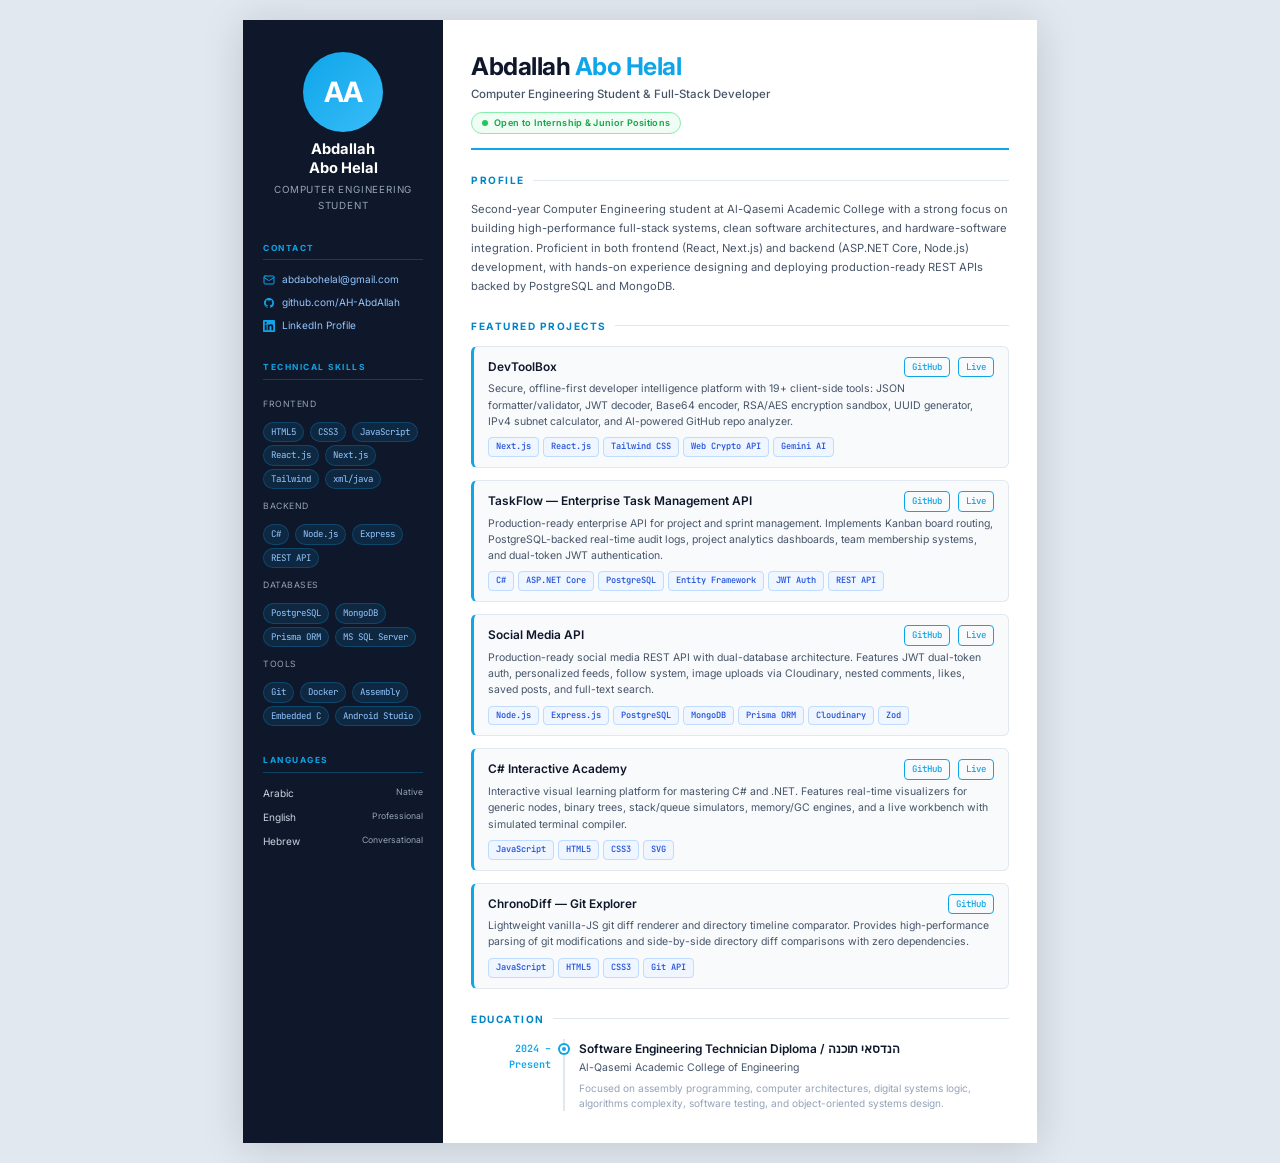
==== cv.html @ 73ce7866 "Add portfolio README and CV page Add README.md that documents the portfolio (features, tech stack, p" ====
<!DOCTYPE html>
<html lang="en">
<head>
  <meta charset="UTF-8" />
  <meta name="viewport" content="width=device-width, initial-scale=1.0" />
  <title>Abdallah Abo Helal — CV</title>
  <link rel="preconnect" href="https://fonts.googleapis.com" />
  <link rel="preconnect" href="https://fonts.gstatic.com" crossorigin />
  <link href="https://fonts.googleapis.com/css2?family=Inter:wght@300;400;500;600;700&family=JetBrains+Mono:wght@400;500&display=swap" rel="stylesheet" />
  <style>
    /* ========== RESET & BASE ========== */
    *, *::before, *::after {
      box-sizing: border-box;
      margin: 0;
      padding: 0;
    }

    :root {
      --accent: #0ea5e9;
      --accent-dark: #0284c7;
      --text: #0f172a;
      --muted: #475569;
      --muted-light: #94a3b8;
      --border: #e2e8f0;
      --bg: #ffffff;
      --surface: #f8fafc;
      --tag-bg: #eff6ff;
      --tag-color: #1d4ed8;
      --tag-border: #bfdbfe;
    }

    html {
      font-size: 14px;
      background: #e2e8f0;
    }

    body {
      font-family: 'Inter', sans-serif;
      color: var(--text);
      line-height: 1.6;
      -webkit-font-smoothing: antialiased;
    }

    /* ========== PAGE CONTAINER ========== */
    .page {
      width: 210mm;
      min-height: 297mm;
      margin: 20px auto;
      background: var(--bg);
      box-shadow: 0 4px 40px rgba(0,0,0,0.15);
      display: grid;
      grid-template-columns: 200px 1fr;
    }

    /* ========== SIDEBAR ========== */
    .sidebar {
      background: #0f172a;
      color: #e2e8f0;
      padding: 32px 20px;
      display: flex;
      flex-direction: column;
      gap: 28px;
    }

    .sidebar-avatar {
      width: 80px;
      height: 80px;
      border-radius: 50%;
      background: linear-gradient(135deg, var(--accent), #38bdf8);
      display: flex;
      align-items: center;
      justify-content: center;
      font-size: 2rem;
      font-weight: 700;
      color: #fff;
      margin: 0 auto 8px;
      letter-spacing: -1px;
      flex-shrink: 0;
    }

    .sidebar-name {
      text-align: center;
      font-size: 1.05rem;
      font-weight: 700;
      color: #fff;
      line-height: 1.3;
    }

    .sidebar-title {
      text-align: center;
      font-size: 0.7rem;
      color: #94a3b8;
      text-transform: uppercase;
      letter-spacing: 0.8px;
      margin-top: 4px;
    }

    .sidebar-section {
      display: flex;
      flex-direction: column;
      gap: 8px;
    }

    .sidebar-label {
      font-size: 0.6rem;
      text-transform: uppercase;
      letter-spacing: 1.5px;
      color: var(--accent);
      font-weight: 700;
      border-bottom: 1px solid rgba(14,165,233,0.3);
      padding-bottom: 4px;
      margin-bottom: 4px;
    }

    .sidebar-item {
      font-size: 0.72rem;
      color: #cbd5e1;
      display: flex;
      align-items: flex-start;
      gap: 7px;
      line-height: 1.5;
    }

    .sidebar-item svg {
      flex-shrink: 0;
      margin-top: 2px;
      color: var(--accent);
    }

    .sidebar-item a {
      color: #93c5fd;
      text-decoration: none;
      word-break: break-all;
    }

    .sidebar-skills-list {
      display: flex;
      flex-direction: column;
      gap: 5px;
    }

    .skill-group-label {
      font-size: 0.62rem;
      color: #94a3b8;
      text-transform: uppercase;
      letter-spacing: 0.5px;
      margin-top: 6px;
      margin-bottom: 2px;
    }

    .skill-pill {
      display: inline-block;
      background: rgba(14,165,233,0.12);
      border: 1px solid rgba(14,165,233,0.25);
      color: #93c5fd;
      font-size: 0.65rem;
      padding: 2px 7px;
      border-radius: 999px;
      margin: 2px 2px 0 0;
      font-family: 'JetBrains Mono', monospace;
    }

    .lang-item {
      display: flex;
      justify-content: space-between;
      align-items: center;
      font-size: 0.72rem;
      color: #cbd5e1;
    }

    .lang-level {
      font-size: 0.62rem;
      color: #94a3b8;
    }

    /* ========== MAIN CONTENT ========== */
    .main {
      padding: 32px 28px;
      display: flex;
      flex-direction: column;
      gap: 22px;
    }

    /* ========== HEADER ========== */
    .main-header {
      border-bottom: 2px solid var(--accent);
      padding-bottom: 14px;
    }

    .main-header h1 {
      font-size: 1.75rem;
      font-weight: 700;
      letter-spacing: -0.5px;
      color: var(--text);
      line-height: 1.2;
    }

    .main-header h1 span {
      color: var(--accent);
    }

    .main-header .headline {
      font-size: 0.82rem;
      color: var(--muted);
      margin-top: 4px;
      font-weight: 500;
    }

    .status-badge {
      display: inline-flex;
      align-items: center;
      gap: 6px;
      background: #f0fdf4;
      border: 1px solid #86efac;
      color: #16a34a;
      padding: 3px 10px;
      border-radius: 999px;
      font-size: 0.65rem;
      font-weight: 600;
      letter-spacing: 0.3px;
      margin-top: 8px;
    }

    .status-dot {
      width: 6px;
      height: 6px;
      background: #22c55e;
      border-radius: 50%;
    }

    /* ========== SECTION ========== */
    .cv-section {
      display: flex;
      flex-direction: column;
      gap: 12px;
    }

    .cv-section-title {
      font-size: 0.72rem;
      font-weight: 700;
      text-transform: uppercase;
      letter-spacing: 1.5px;
      color: var(--accent-dark);
      display: flex;
      align-items: center;
      gap: 8px;
    }

    .cv-section-title::after {
      content: '';
      flex-grow: 1;
      height: 1px;
      background: var(--border);
    }

    /* ========== ABOUT ========== */
    .about-text {
      font-size: 0.8rem;
      color: var(--muted);
      line-height: 1.7;
    }

    /* ========== PROJECTS ========== */
    .projects-list {
      display: flex;
      flex-direction: column;
      gap: 12px;
    }

    .project-item {
      background: var(--surface);
      border: 1px solid var(--border);
      border-left: 3px solid var(--accent);
      border-radius: 6px;
      padding: 10px 14px;
    }

    .project-header {
      display: flex;
      justify-content: space-between;
      align-items: flex-start;
      gap: 8px;
      margin-bottom: 4px;
    }

    .project-name {
      font-size: 0.85rem;
      font-weight: 600;
      color: var(--text);
    }

    .project-links {
      display: flex;
      gap: 8px;
      flex-shrink: 0;
    }

    .project-link {
      font-size: 0.65rem;
      color: var(--accent);
      text-decoration: none;
      font-weight: 500;
      border: 1px solid var(--accent);
      padding: 2px 7px;
      border-radius: 4px;
      font-family: 'JetBrains Mono', monospace;
      white-space: nowrap;
    }

    .project-desc {
      font-size: 0.75rem;
      color: var(--muted);
      line-height: 1.55;
      margin-bottom: 7px;
    }

    .project-tags {
      display: flex;
      flex-wrap: wrap;
      gap: 4px;
    }

    .tag {
      background: var(--tag-bg);
      border: 1px solid var(--tag-border);
      color: var(--tag-color);
      font-size: 0.62rem;
      font-weight: 500;
      padding: 2px 7px;
      border-radius: 4px;
      font-family: 'JetBrains Mono', monospace;
    }

    /* ========== EDUCATION ========== */
    .edu-item {
      display: grid;
      grid-template-columns: 80px 1fr;
      gap: 12px;
      align-items: start;
    }

    .edu-year {
      font-family: 'JetBrains Mono', monospace;
      font-size: 0.72rem;
      color: var(--accent);
      font-weight: 600;
      padding-top: 2px;
      text-align: right;
    }

    .edu-content {
      border-left: 2px solid var(--border);
      padding-left: 14px;
      position: relative;
    }

    .edu-content::before {
      content: '';
      position: absolute;
      left: -5px;
      top: 6px;
      width: 8px;
      height: 8px;
      border-radius: 50%;
      background: var(--accent);
      border: 2px solid #fff;
      box-shadow: 0 0 0 2px var(--accent);
    }

    .edu-degree {
      font-size: 0.85rem;
      font-weight: 600;
      color: var(--text);
    }

    .edu-school {
      font-size: 0.75rem;
      color: var(--muted);
      margin-top: 2px;
    }

    .edu-desc {
      font-size: 0.72rem;
      color: var(--muted-light);
      margin-top: 4px;
      line-height: 1.5;
    }

    /* ========== PRINT ========== */
    @media print {
      html {
        background: none;
        font-size: 12px;
      }

      .page {
        margin: 0;
        box-shadow: none;
        width: 100%;
        min-height: auto;
      }

      .project-link {
        color: #0284c7 !important;
      }

      @page {
        margin: 0;
        size: A4;
      }
    }
  </style>
</head>
<body>
  <div class="page">

    <!-- ======== SIDEBAR ======== -->
    <aside class="sidebar">

      <div>
        <div class="sidebar-avatar">AA</div>
        <div class="sidebar-name">Abdallah<br>Abo Helal</div>
        <div class="sidebar-title">Computer Engineering Student</div>
      </div>

      <!-- Contact -->
      <div class="sidebar-section">
        <div class="sidebar-label">Contact</div>

        <div class="sidebar-item">
          <svg width="12" height="12" viewBox="0 0 24 24" fill="none" stroke="currentColor" stroke-width="2" stroke-linecap="round" stroke-linejoin="round"><rect width="20" height="16" x="2" y="4" rx="2"/><path d="m22 7-8.97 5.7a1.94 1.94 0 0 1-2.06 0L2 7"/></svg>
          <a href="mailto:abdabohelal@gmail.com">abdabohelal@gmail.com</a>
        </div>

        <div class="sidebar-item">
          <svg width="12" height="12" viewBox="0 0 24 24" fill="currentColor"><path d="M12 2C6.477 2 2 6.484 2 12.017c0 4.425 2.865 8.18 6.839 9.504.5.092.682-.217.682-.483 0-.237-.008-.868-.013-1.703-2.782.605-3.369-1.343-3.369-1.343-.454-1.158-1.11-1.466-1.11-1.466-.908-.62.069-.608.069-.608 1.003.07 1.531 1.032 1.531 1.032.892 1.53 2.341 1.088 2.91.832.092-.647.35-1.088.636-1.338-2.22-.253-4.555-1.113-4.555-4.951 0-1.093.39-1.988 1.029-2.688-.103-.253-.446-1.272.098-2.65 0 0 .84-.27 2.75 1.026A9.564 9.564 0 0 1 12 6.844a9.59 9.59 0 0 1 2.504.337c1.909-1.296 2.747-1.027 2.747-1.027.546 1.379.202 2.398.1 2.651.64.7 1.028 1.595 1.028 2.688 0 3.848-2.339 4.695-4.566 4.943.359.309.678.92.678 1.855 0 1.338-.012 2.419-.012 2.747 0 .268.18.58.688.482A10.02 10.02 0 0 0 22 12.017C22 6.484 17.522 2 12 2Z"/></svg>
          <a href="https://github.com/AH-AbdAllah" target="_blank">github.com/AH-AbdAllah</a>
        </div>

        <div class="sidebar-item">
          <svg width="12" height="12" viewBox="0 0 24 24" fill="currentColor"><path d="M20.447 20.452h-3.554v-5.569c0-1.328-.027-3.037-1.852-3.037-1.853 0-2.136 1.445-2.136 2.939v5.667H9.351V9h3.414v1.561h.046c.477-.9 1.637-1.85 3.37-1.85 3.601 0 4.267 2.37 4.267 5.455v6.286zM5.337 7.433a2.062 2.062 0 0 1-2.063-2.065 2.064 2.064 0 1 1 2.063 2.065zm1.782 13.019H3.555V9h3.564v11.452zM22.225 0H1.771C.792 0 0 .774 0 1.729v20.542C0 23.227.792 24 1.771 24h20.451C23.2 24 24 23.227 24 22.271V1.729C24 .774 23.2 0 22.222 0h.003z"/></svg>
          <a href="https://www.linkedin.com/in/abd-allah-abo-helal-a6677434a/" target="_blank">LinkedIn Profile</a>
        </div>
      </div>

      <!-- Skills -->
      <div class="sidebar-section">
        <div class="sidebar-label">Technical Skills</div>
        <div class="sidebar-skills-list">
          <div class="skill-group-label">Frontend</div>
          <div>
            <span class="skill-pill">HTML5</span>
            <span class="skill-pill">CSS3</span>
            <span class="skill-pill">JavaScript</span>
            <span class="skill-pill">React.js</span>
            <span class="skill-pill">Next.js</span>
            <span class="skill-pill">Tailwind</span>
            <span class="skill-pill">xml/java</span>
          </div>
          <div class="skill-group-label">Backend</div>
          <div>
            <span class="skill-pill">C#</span> 
            <span class="skill-pill">Node.js</span>
            <span class="skill-pill">Express</span>
            <span class="skill-pill">REST API</span>
          </div>
          <div class="skill-group-label">Databases</div>
          <div>
            <span class="skill-pill">PostgreSQL</span>
            <span class="skill-pill">MongoDB</span>
            <span class="skill-pill">Prisma ORM</span>
            <span class="skill-pill">MS SQL Server</span>           
          </div>
          <div class="skill-group-label">Tools</div>
          <div>
            <span class="skill-pill">Git</span>
            <span class="skill-pill">Docker</span>
            <span class="skill-pill">Assembly</span>
            <span class="skill-pill">Embedded C</span>
            <span class="skill-pill">Android Studio</span>
            
          </div>
        </div>
      </div>

      <!-- Languages -->
      <div class="sidebar-section">
        <div class="sidebar-label">Languages</div>
        <div class="lang-item">
          <span>Arabic</span><span class="lang-level">Native</span>
        </div>
        <div class="lang-item">
          <span>English</span><span class="lang-level">Professional</span>
        </div>
        <div class="lang-item">
          <span>Hebrew</span><span class="lang-level">Conversational</span>
        </div>
      </div>

    </aside>

    <!-- ======== MAIN ======== -->
    <main class="main">

      <!-- Header -->
      <div class="main-header">
        <h1>Abdallah <span>Abo Helal</span></h1>
        <div class="headline">Computer Engineering Student &amp; Full-Stack Developer</div>
        <div class="status-badge">
          <span class="status-dot"></span>
          Open to Internship &amp; Junior Positions
        </div>
      </div>

      <!-- About -->
      <div class="cv-section">
        <div class="cv-section-title">Profile</div>
        <p class="about-text">
          Second-year Computer Engineering student at Al-Qasemi Academic College with a strong focus on building high-performance full-stack systems, clean software architectures, and hardware-software integration. Proficient in both frontend (React, Next.js) and backend (ASP.NET Core, Node.js) development, with hands-on experience designing and deploying production-ready REST APIs backed by PostgreSQL and MongoDB.
        </p>
      </div>

      <!-- Projects -->
      <div class="cv-section">
        <div class="cv-section-title">Featured Projects</div>
        <div class="projects-list">

          <div class="project-item">
            <div class="project-header">
              <div class="project-name">DevToolBox</div>
              <div class="project-links">
                <a class="project-link" href="https://github.com/AH-AbdAllah/DevToolBox" target="_blank">GitHub</a>
                <a class="project-link" href="https://dev-tool-box-chi.vercel.app" target="_blank">Live</a>
              </div>
            </div>
            <p class="project-desc">Secure, offline-first developer intelligence platform with 19+ client-side tools: JSON formatter/validator, JWT decoder, Base64 encoder, RSA/AES encryption sandbox, UUID generator, IPv4 subnet calculator, and AI-powered GitHub repo analyzer.</p>
            <div class="project-tags">
              <span class="tag">Next.js</span><span class="tag">React.js</span><span class="tag">Tailwind CSS</span><span class="tag">Web Crypto API</span><span class="tag">Gemini AI</span>
            </div>
          </div>

          <div class="project-item">
            <div class="project-header">
              <div class="project-name">TaskFlow — Enterprise Task Management API</div>
              <div class="project-links">
                <a class="project-link" href="https://github.com/AH-AbdAllah/Task-Management-Enterprise-API" target="_blank">GitHub</a>
                <a class="project-link" href="https://task-management-api-xxiu.onrender.com" target="_blank">Live</a>
              </div>
            </div>
            <p class="project-desc">Production-ready enterprise API for project and sprint management. Implements Kanban board routing, PostgreSQL-backed real-time audit logs, project analytics dashboards, team membership systems, and dual-token JWT authentication.</p>
            <div class="project-tags">
              <span class="tag">C#</span><span class="tag">ASP.NET Core</span><span class="tag">PostgreSQL</span><span class="tag">Entity Framework</span><span class="tag">JWT Auth</span><span class="tag">REST API</span>
            </div>
          </div>

          <div class="project-item">
            <div class="project-header">
              <div class="project-name">Social Media API</div>
              <div class="project-links">
                <a class="project-link" href="https://github.com/AH-AbdAllah/Social-Media-API" target="_blank">GitHub</a>
                <a class="project-link" href="https://social-media-api-t4ky.onrender.com" target="_blank">Live</a>
              </div>
            </div>
            <p class="project-desc">Production-ready social media REST API with dual-database architecture. Features JWT dual-token auth, personalized feeds, follow system, image uploads via Cloudinary, nested comments, likes, saved posts, and full-text search.</p>
            <div class="project-tags">
              <span class="tag">Node.js</span><span class="tag">Express.js</span><span class="tag">PostgreSQL</span><span class="tag">MongoDB</span><span class="tag">Prisma ORM</span><span class="tag">Cloudinary</span><span class="tag">Zod</span>
            </div>
          </div>

          <div class="project-item">
            <div class="project-header">
              <div class="project-name">C# Interactive Academy</div>
              <div class="project-links">
                <a class="project-link" href="https://github.com/AH-AbdAllah/C-" target="_blank">GitHub</a>
                <a class="project-link" href="https://csharp-five.vercel.app/" target="_blank">Live</a>
              </div>
            </div>
            <p class="project-desc">Interactive visual learning platform for mastering C# and .NET. Features real-time visualizers for generic nodes, binary trees, stack/queue simulators, memory/GC engines, and a live workbench with simulated terminal compiler.</p>
            <div class="project-tags">
              <span class="tag">JavaScript</span><span class="tag">HTML5</span><span class="tag">CSS3</span><span class="tag">SVG</span>
            </div>
          </div>

          <div class="project-item">
            <div class="project-header">
              <div class="project-name">ChronoDiff — Git Explorer</div>
              <div class="project-links">
                <a class="project-link" href="https://github.com/AH-AbdAllah/ChronoDiff" target="_blank">GitHub</a>
              </div>
            </div>
            <p class="project-desc">Lightweight vanilla-JS git diff renderer and directory timeline comparator. Provides high-performance parsing of git modifications and side-by-side directory diff comparisons with zero dependencies.</p>
            <div class="project-tags">
              <span class="tag">JavaScript</span><span class="tag">HTML5</span><span class="tag">CSS3</span><span class="tag">Git API</span>
            </div>
          </div>

        </div>
      </div>

      <!-- Education -->
      <div class="cv-section">
        <div class="cv-section-title">Education</div>

        <div class="edu-item">
          <div class="edu-year">2024 –<br>Present</div>
          <div class="edu-content">
            <div class="edu-degree">Software Engineering Technician Diploma /  הנדסאי תוכנה</div>
            <div class="edu-school">Al-Qasemi Academic College of Engineering</div>
            <div class="edu-desc">Focused on assembly programming, computer architectures, digital systems logic, algorithms complexity, software testing, and object-oriented systems design.</div>
          </div>
        </div>

      </div>

    </main>
  </div>
</body>
</html>
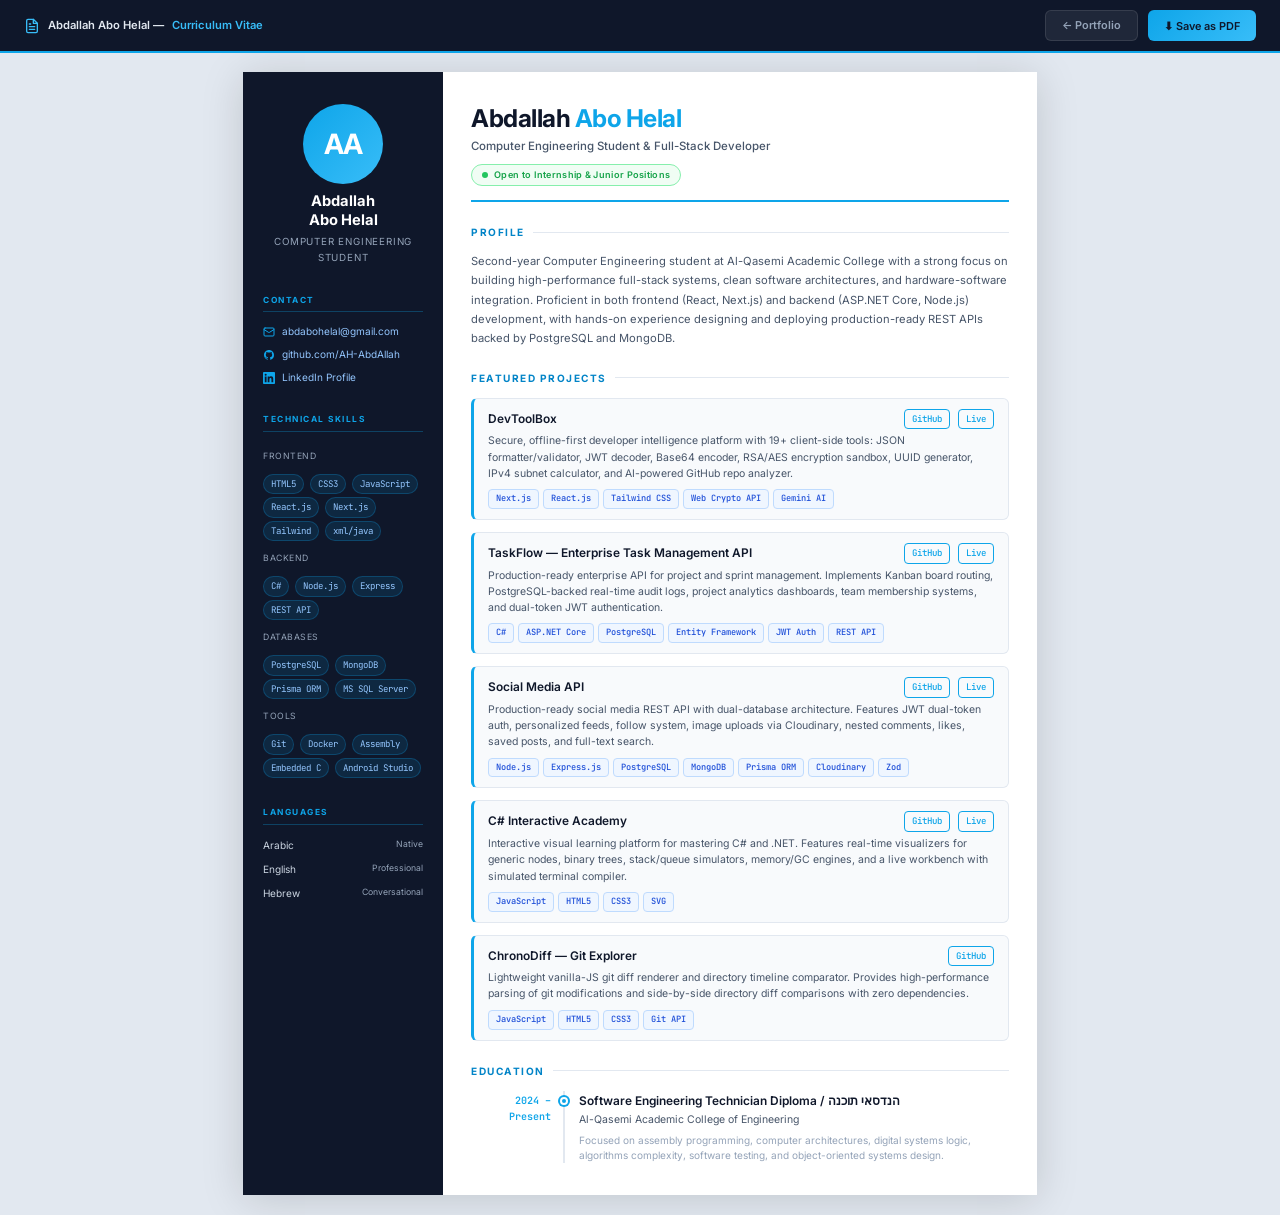
==== commit 4b1c2f18: "Add print toolbar to CV and index link Add a fixed print toolbar to cv.html with styles and markup t" ====
--- a/cv.html
+++ b/cv.html
@@ -386,6 +386,80 @@
       line-height: 1.5;
     }
 
+    /* ========== PRINT TOOLBAR ========== */
+    .print-toolbar {
+      position: fixed;
+      top: 0;
+      left: 0;
+      right: 0;
+      z-index: 1000;
+      background: #0f172a;
+      border-bottom: 2px solid #0ea5e9;
+      padding: 10px 24px;
+      display: flex;
+      align-items: center;
+      justify-content: space-between;
+      gap: 12px;
+      font-family: 'Inter', sans-serif;
+    }
+
+    .print-toolbar-brand {
+      font-size: 0.8rem;
+      font-weight: 600;
+      color: #e2e8f0;
+      display: flex;
+      align-items: center;
+      gap: 8px;
+    }
+
+    .print-toolbar-brand span {
+      color: #38bdf8;
+    }
+
+    .print-toolbar-actions {
+      display: flex;
+      gap: 10px;
+    }
+
+    .toolbar-btn {
+      display: inline-flex;
+      align-items: center;
+      gap: 6px;
+      padding: 6px 16px;
+      border-radius: 6px;
+      font-size: 0.78rem;
+      font-weight: 600;
+      cursor: pointer;
+      text-decoration: none;
+      border: none;
+      transition: all 0.15s ease;
+      font-family: 'Inter', sans-serif;
+    }
+
+    .toolbar-btn-primary {
+      background: linear-gradient(135deg, #0ea5e9, #38bdf8);
+      color: #0f172a;
+    }
+
+    .toolbar-btn-primary:hover {
+      transform: translateY(-1px);
+      box-shadow: 0 4px 12px rgba(14,165,233,0.4);
+    }
+
+    .toolbar-btn-ghost {
+      background: rgba(255,255,255,0.07);
+      color: #94a3b8;
+      border: 1px solid rgba(255,255,255,0.1);
+    }
+
+    .toolbar-btn-ghost:hover {
+      background: rgba(255,255,255,0.12);
+      color: #e2e8f0;
+    }
+
+    /* Push page down to avoid toolbar overlap */
+    body { padding-top: 52px; }
+
     /* ========== PRINT ========== */
     @media print {
       html {
@@ -400,6 +474,12 @@
         min-height: auto;
       }
 
+      .print-toolbar {
+        display: none;
+      }
+
+      body { padding-top: 0; }
+
       .project-link {
         color: #0284c7 !important;
       }
@@ -412,6 +492,22 @@
   </style>
 </head>
 <body>
+  <!-- ======== PRINT TOOLBAR (hidden on print) ======== -->
+  <div class="print-toolbar">
+    <div class="print-toolbar-brand">
+      <svg width="16" height="16" viewBox="0 0 24 24" fill="none" stroke="#38bdf8" stroke-width="2" stroke-linecap="round" stroke-linejoin="round"><path d="M14 2H6a2 2 0 0 0-2 2v16a2 2 0 0 0 2 2h12a2 2 0 0 0 2-2V8z"/><polyline points="14 2 14 8 20 8"/><line x1="16" y1="13" x2="8" y2="13"/><line x1="16" y1="17" x2="8" y2="17"/><polyline points="10 9 9 9 8 9"/></svg>
+      Abdallah Abo Helal — <span>Curriculum Vitae</span>
+    </div>
+    <div class="print-toolbar-actions">
+      <a class="toolbar-btn toolbar-btn-ghost" href="index.html">
+        ← Portfolio
+      </a>
+      <button class="toolbar-btn toolbar-btn-primary" onclick="window.print()">
+        ⬇ Save as PDF
+      </button>
+    </div>
+  </div>
+
   <div class="page">
 
     <!-- ======== SIDEBAR ======== -->
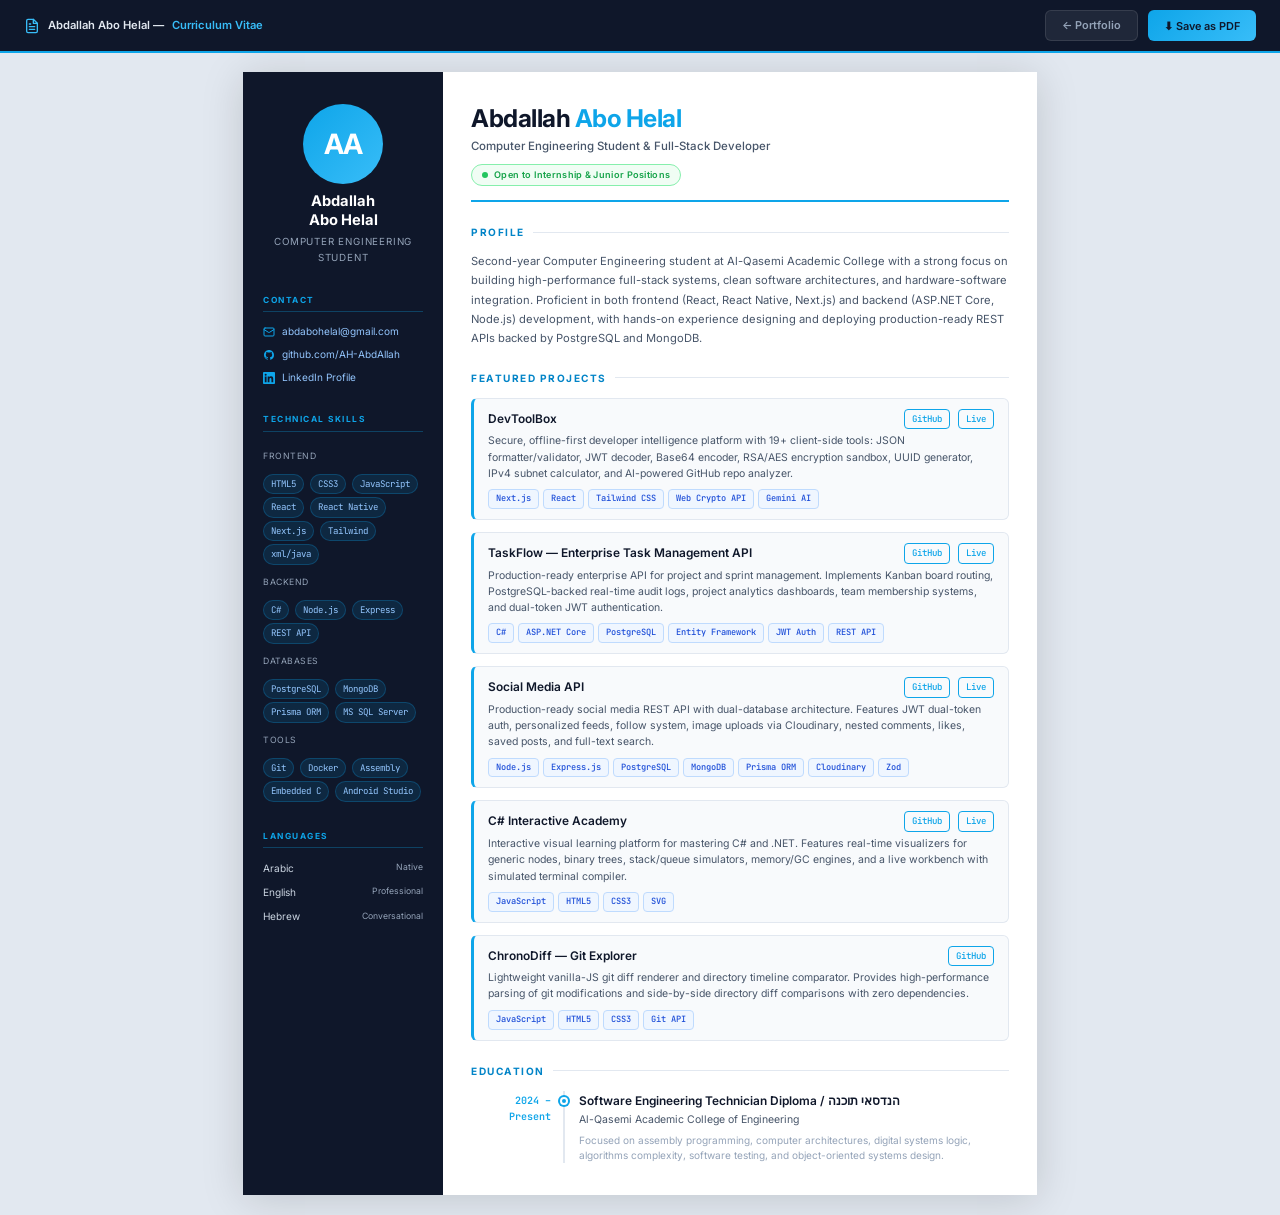
==== commit 5231b335: "Normalize React name and add React Native Standardize wording by replacing "React.js" with "React" a" ====
--- a/cv.html
+++ b/cv.html
@@ -548,7 +548,8 @@
             <span class="skill-pill">HTML5</span>
             <span class="skill-pill">CSS3</span>
             <span class="skill-pill">JavaScript</span>
-            <span class="skill-pill">React.js</span>
+            <span class="skill-pill">React</span>
+            <span class="skill-pill">React Native</span>
             <span class="skill-pill">Next.js</span>
             <span class="skill-pill">Tailwind</span>
             <span class="skill-pill">xml/java</span>
@@ -612,7 +613,7 @@
       <div class="cv-section">
         <div class="cv-section-title">Profile</div>
         <p class="about-text">
-          Second-year Computer Engineering student at Al-Qasemi Academic College with a strong focus on building high-performance full-stack systems, clean software architectures, and hardware-software integration. Proficient in both frontend (React, Next.js) and backend (ASP.NET Core, Node.js) development, with hands-on experience designing and deploying production-ready REST APIs backed by PostgreSQL and MongoDB.
+          Second-year Computer Engineering student at Al-Qasemi Academic College with a strong focus on building high-performance full-stack systems, clean software architectures, and hardware-software integration. Proficient in both frontend (React, React Native, Next.js) and backend (ASP.NET Core, Node.js) development, with hands-on experience designing and deploying production-ready REST APIs backed by PostgreSQL and MongoDB.
         </p>
       </div>
 
@@ -631,7 +632,7 @@
             </div>
             <p class="project-desc">Secure, offline-first developer intelligence platform with 19+ client-side tools: JSON formatter/validator, JWT decoder, Base64 encoder, RSA/AES encryption sandbox, UUID generator, IPv4 subnet calculator, and AI-powered GitHub repo analyzer.</p>
             <div class="project-tags">
-              <span class="tag">Next.js</span><span class="tag">React.js</span><span class="tag">Tailwind CSS</span><span class="tag">Web Crypto API</span><span class="tag">Gemini AI</span>
+              <span class="tag">Next.js</span><span class="tag">React</span><span class="tag">Tailwind CSS</span><span class="tag">Web Crypto API</span><span class="tag">Gemini AI</span>
             </div>
           </div>
 
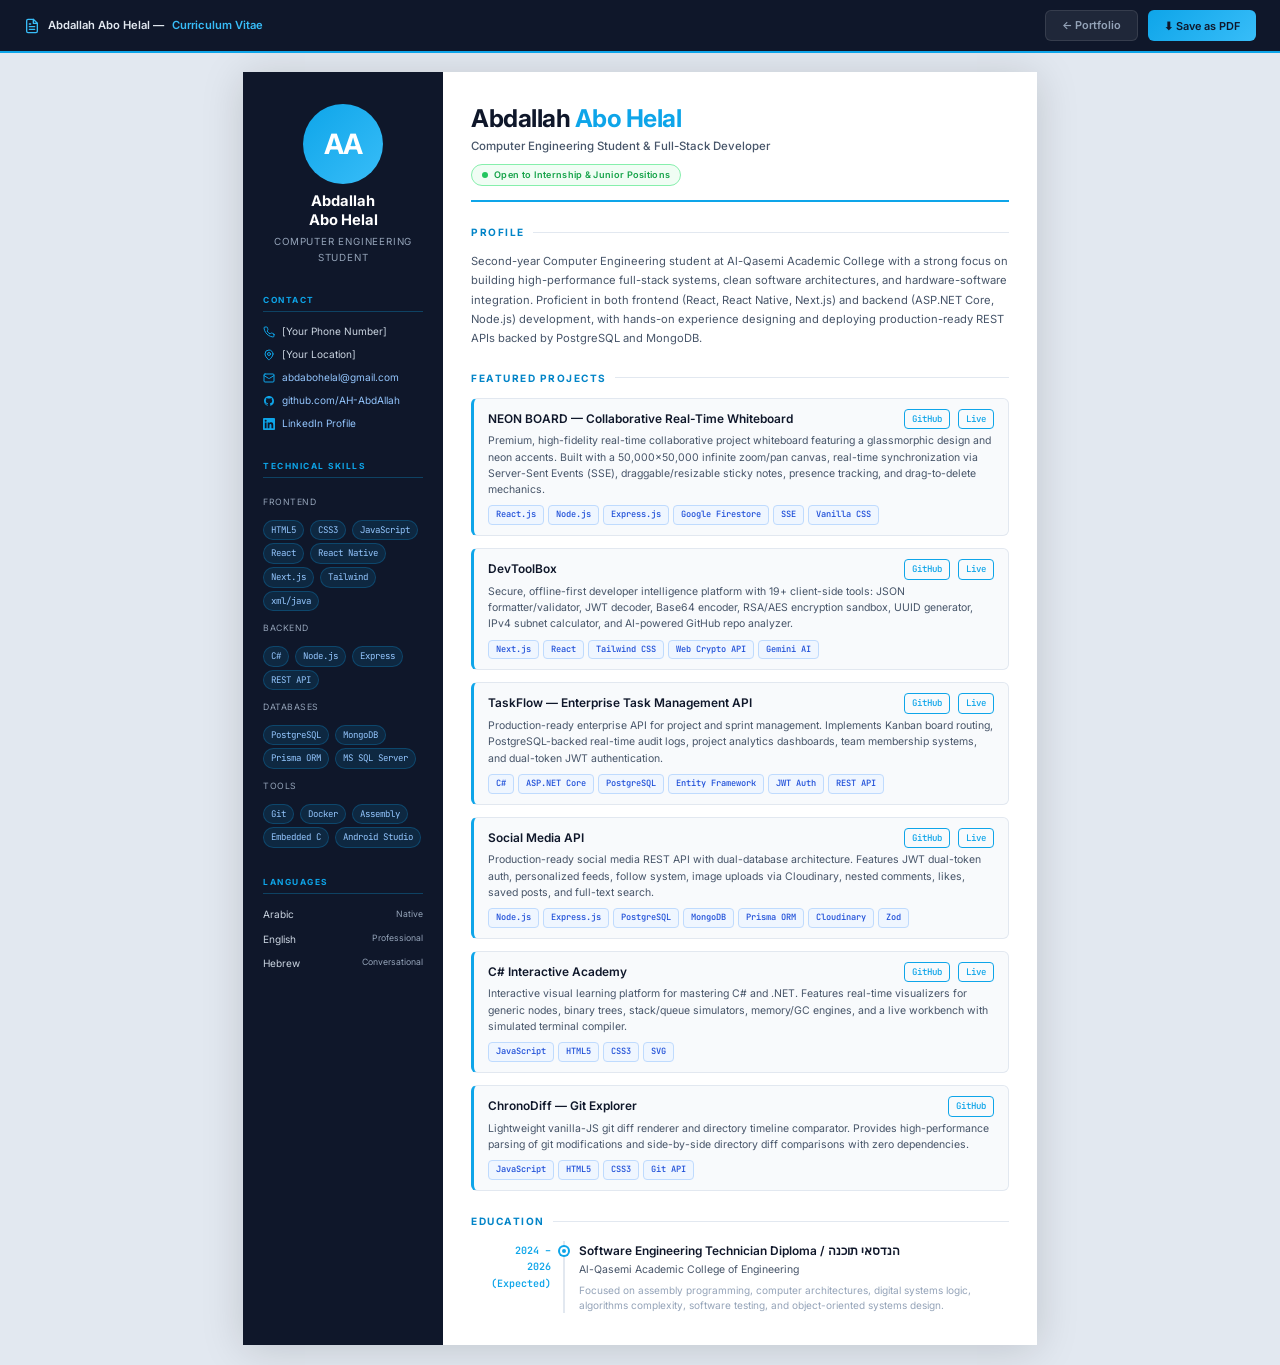
==== commit 042024f5: "Add NEON BOARD project and profile updates Add NEON BOARD to portfolio across files and update profi" ====
--- a/cv.html
+++ b/cv.html
@@ -4,6 +4,7 @@
   <meta charset="UTF-8" />
   <meta name="viewport" content="width=device-width, initial-scale=1.0" />
   <title>Abdallah Abo Helal — CV</title>
+  <link rel="icon" href="data:image/svg+xml,<svg xmlns=%22http://www.w3.org/2000/svg%22 viewBox=%220 0 100 100%22><text y=%22.9em%22 font-size=%2290%22>💻</text></svg>">
   <link rel="preconnect" href="https://fonts.googleapis.com" />
   <link rel="preconnect" href="https://fonts.gstatic.com" crossorigin />
   <link href="https://fonts.googleapis.com/css2?family=Inter:wght@300;400;500;600;700&family=JetBrains+Mono:wght@400;500&display=swap" rel="stylesheet" />
@@ -524,6 +525,16 @@
         <div class="sidebar-label">Contact</div>
 
         <div class="sidebar-item">
+          <svg width="12" height="12" viewBox="0 0 24 24" fill="none" stroke="currentColor" stroke-width="2" stroke-linecap="round" stroke-linejoin="round"><path d="M22 16.92v3a2 2 0 0 1-2.18 2 19.79 19.79 0 0 1-8.63-3.07 19.5 19.5 0 0 1-6-6 19.79 19.79 0 0 1-3.07-8.67A2 2 0 0 1 4.11 2h3a2 2 0 0 1 2 1.72 12.84 12.84 0 0 0 .7 2.81 2 2 0 0 1-.45 2.11L8.09 9.91a16 16 0 0 0 6 6l1.27-1.27a2 2 0 0 1 2.11-.45 12.84 12.84 0 0 0 2.81.7A2 2 0 0 1 22 16.92z"/></svg>
+          <span>[Your Phone Number]</span>
+        </div>
+
+        <div class="sidebar-item">
+          <svg width="12" height="12" viewBox="0 0 24 24" fill="none" stroke="currentColor" stroke-width="2" stroke-linecap="round" stroke-linejoin="round"><path d="M20 10c0 6-8 12-8 12s-8-6-8-12a8 8 0 0 1 16 0Z"/><circle cx="12" cy="10" r="3"/></svg>
+          <span>[Your Location]</span>
+        </div>
+
+        <div class="sidebar-item">
           <svg width="12" height="12" viewBox="0 0 24 24" fill="none" stroke="currentColor" stroke-width="2" stroke-linecap="round" stroke-linejoin="round"><rect width="20" height="16" x="2" y="4" rx="2"/><path d="m22 7-8.97 5.7a1.94 1.94 0 0 1-2.06 0L2 7"/></svg>
           <a href="mailto:abdabohelal@gmail.com">abdabohelal@gmail.com</a>
         </div>
@@ -624,6 +635,20 @@
 
           <div class="project-item">
             <div class="project-header">
+              <div class="project-name">NEON BOARD — Collaborative Real-Time Whiteboard</div>
+              <div class="project-links">
+                <a class="project-link" href="https://github.com/AH-AbdAllah/NEON-BOARD" target="_blank">GitHub</a>
+                <a class="project-link" href="https://neon-board.onrender.com/" target="_blank">Live</a>
+              </div>
+            </div>
+            <p class="project-desc">Premium, high-fidelity real-time collaborative project whiteboard featuring a glassmorphic design and neon accents. Built with a 50,000x50,000 infinite zoom/pan canvas, real-time synchronization via Server-Sent Events (SSE), draggable/resizable sticky notes, presence tracking, and drag-to-delete mechanics.</p>
+            <div class="project-tags">
+              <span class="tag">React.js</span><span class="tag">Node.js</span><span class="tag">Express.js</span><span class="tag">Google Firestore</span><span class="tag">SSE</span><span class="tag">Vanilla CSS</span>
+            </div>
+          </div>
+
+          <div class="project-item">
+            <div class="project-header">
               <div class="project-name">DevToolBox</div>
               <div class="project-links">
                 <a class="project-link" href="https://github.com/AH-AbdAllah/DevToolBox" target="_blank">GitHub</a>
@@ -699,7 +724,7 @@
         <div class="cv-section-title">Education</div>
 
         <div class="edu-item">
-          <div class="edu-year">2024 –<br>Present</div>
+          <div class="edu-year">2024 –<br>2026<br>(Expected)</div>
           <div class="edu-content">
             <div class="edu-degree">Software Engineering Technician Diploma /  הנדסאי תוכנה</div>
             <div class="edu-school">Al-Qasemi Academic College of Engineering</div>
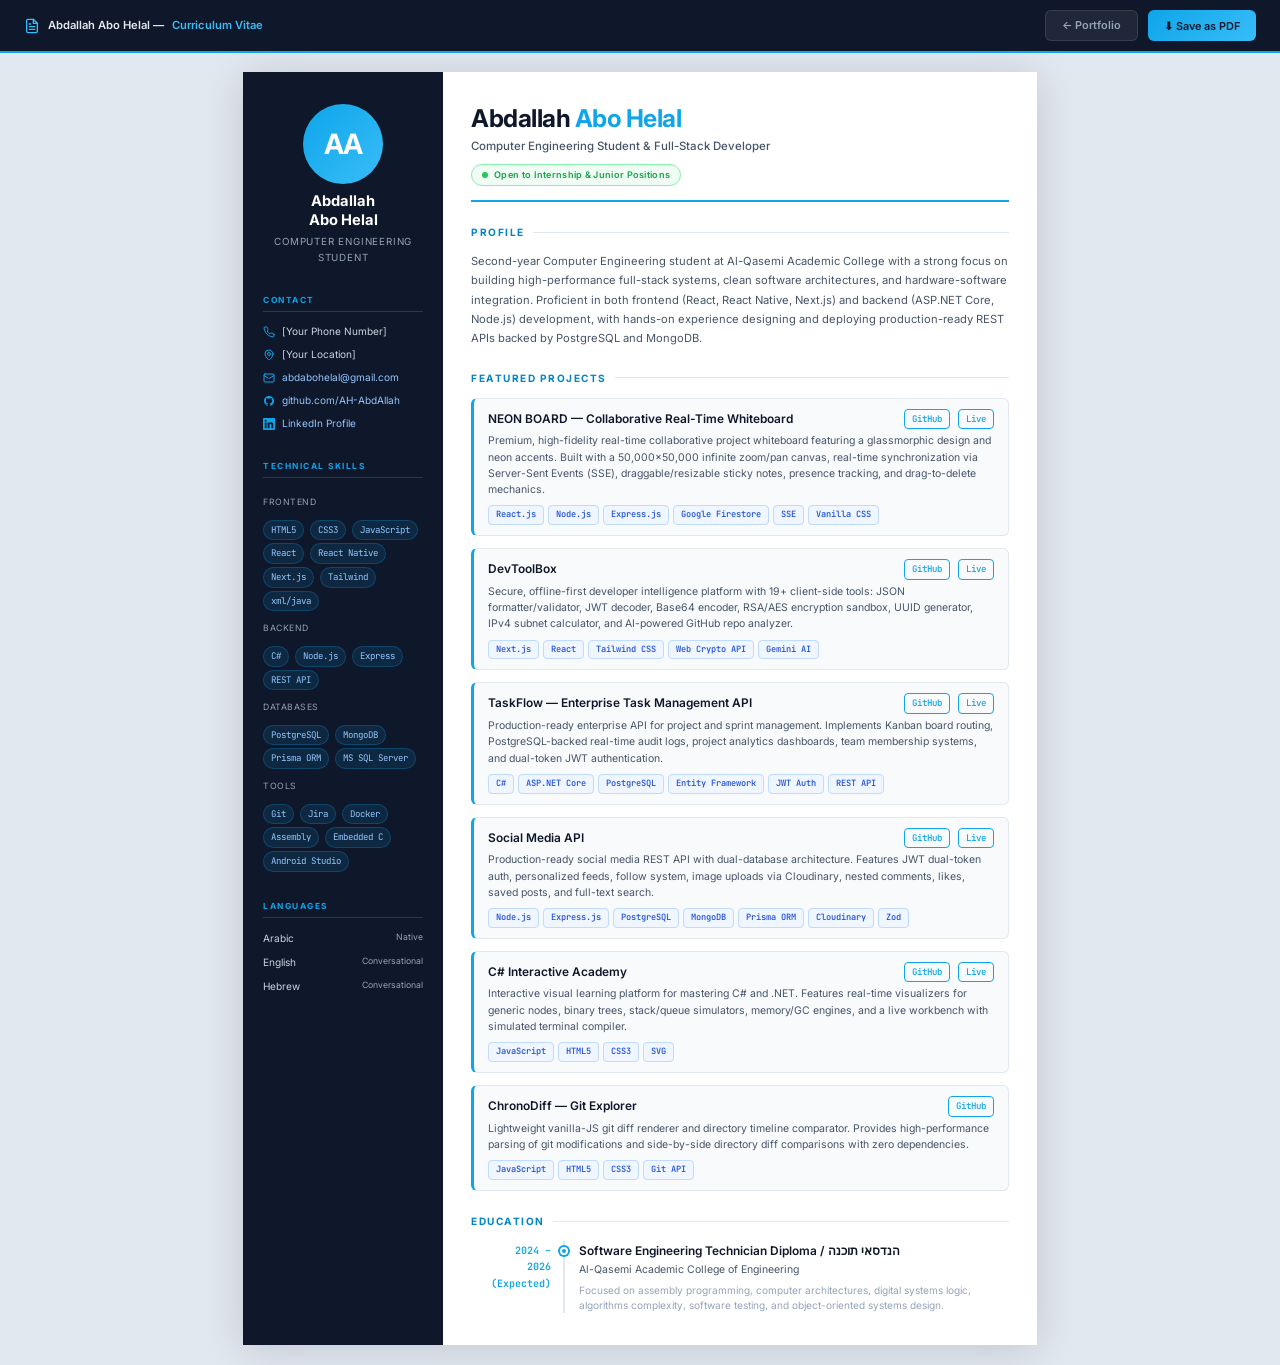
==== commit 074e87a3: "Add Jira and update English proficiency Add 'Jira' to the tools list in both cv.html and the PORTFOL" ====
--- a/cv.html
+++ b/cv.html
@@ -582,6 +582,7 @@
           <div class="skill-group-label">Tools</div>
           <div>
             <span class="skill-pill">Git</span>
+            <span class="skill-pill">Jira</span>
             <span class="skill-pill">Docker</span>
             <span class="skill-pill">Assembly</span>
             <span class="skill-pill">Embedded C</span>
@@ -598,7 +599,7 @@
           <span>Arabic</span><span class="lang-level">Native</span>
         </div>
         <div class="lang-item">
-          <span>English</span><span class="lang-level">Professional</span>
+          <span>English</span><span class="lang-level">Conversational</span>
         </div>
         <div class="lang-item">
           <span>Hebrew</span><span class="lang-level">Conversational</span>
@@ -718,7 +719,6 @@
 
         </div>
       </div>
-
       <!-- Education -->
       <div class="cv-section">
         <div class="cv-section-title">Education</div>
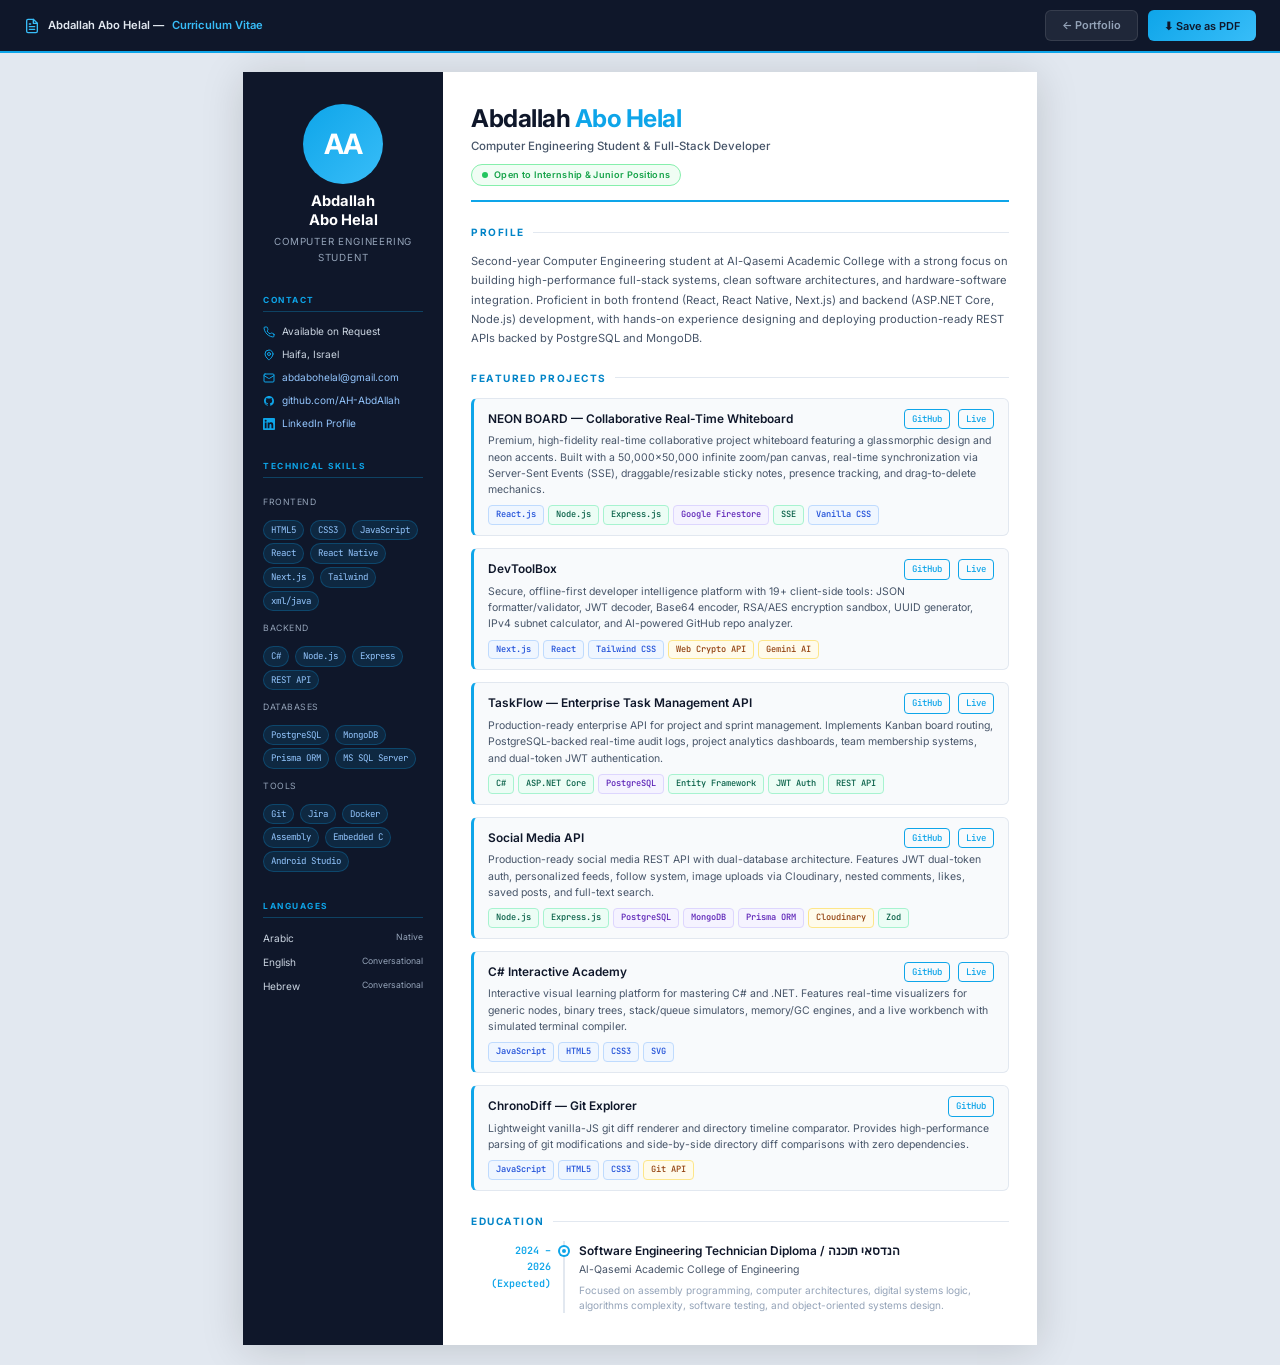
==== commit 58111615: "Add project filters, tech tags, and CV print Introduce categorized tech tags, project filtering, ter" ====
--- a/cv.html
+++ b/cv.html
@@ -330,6 +330,30 @@
       padding: 2px 7px;
       border-radius: 4px;
       font-family: 'JetBrains Mono', monospace;
+    }
+
+    .tag.tag-frontend {
+      background: #eff6ff;
+      border-color: #bfdbfe;
+      color: #1d4ed8;
+    }
+
+    .tag.tag-backend {
+      background: #ecfdf5;
+      border-color: #a7f3d0;
+      color: #065f46;
+    }
+
+    .tag.tag-db {
+      background: #f5f3ff;
+      border-color: #ddd6fe;
+      color: #5b21b6;
+    }
+
+    .tag.tag-tool {
+      background: #fffbeb;
+      border-color: #fde68a;
+      color: #92400e;
     }
 
     /* ========== EDUCATION ========== */
@@ -526,12 +550,12 @@
 
         <div class="sidebar-item">
           <svg width="12" height="12" viewBox="0 0 24 24" fill="none" stroke="currentColor" stroke-width="2" stroke-linecap="round" stroke-linejoin="round"><path d="M22 16.92v3a2 2 0 0 1-2.18 2 19.79 19.79 0 0 1-8.63-3.07 19.5 19.5 0 0 1-6-6 19.79 19.79 0 0 1-3.07-8.67A2 2 0 0 1 4.11 2h3a2 2 0 0 1 2 1.72 12.84 12.84 0 0 0 .7 2.81 2 2 0 0 1-.45 2.11L8.09 9.91a16 16 0 0 0 6 6l1.27-1.27a2 2 0 0 1 2.11-.45 12.84 12.84 0 0 0 2.81.7A2 2 0 0 1 22 16.92z"/></svg>
-          <span>[Your Phone Number]</span>
+          <span>Available on Request</span>
         </div>
 
         <div class="sidebar-item">
           <svg width="12" height="12" viewBox="0 0 24 24" fill="none" stroke="currentColor" stroke-width="2" stroke-linecap="round" stroke-linejoin="round"><path d="M20 10c0 6-8 12-8 12s-8-6-8-12a8 8 0 0 1 16 0Z"/><circle cx="12" cy="10" r="3"/></svg>
-          <span>[Your Location]</span>
+          <span>Haifa, Israel</span>
         </div>
 
         <div class="sidebar-item">
@@ -644,7 +668,7 @@
             </div>
             <p class="project-desc">Premium, high-fidelity real-time collaborative project whiteboard featuring a glassmorphic design and neon accents. Built with a 50,000x50,000 infinite zoom/pan canvas, real-time synchronization via Server-Sent Events (SSE), draggable/resizable sticky notes, presence tracking, and drag-to-delete mechanics.</p>
             <div class="project-tags">
-              <span class="tag">React.js</span><span class="tag">Node.js</span><span class="tag">Express.js</span><span class="tag">Google Firestore</span><span class="tag">SSE</span><span class="tag">Vanilla CSS</span>
+              <span class="tag tag-frontend">React.js</span><span class="tag tag-backend">Node.js</span><span class="tag tag-backend">Express.js</span><span class="tag tag-db">Google Firestore</span><span class="tag tag-backend">SSE</span><span class="tag tag-frontend">Vanilla CSS</span>
             </div>
           </div>
 
@@ -658,7 +682,7 @@
             </div>
             <p class="project-desc">Secure, offline-first developer intelligence platform with 19+ client-side tools: JSON formatter/validator, JWT decoder, Base64 encoder, RSA/AES encryption sandbox, UUID generator, IPv4 subnet calculator, and AI-powered GitHub repo analyzer.</p>
             <div class="project-tags">
-              <span class="tag">Next.js</span><span class="tag">React</span><span class="tag">Tailwind CSS</span><span class="tag">Web Crypto API</span><span class="tag">Gemini AI</span>
+              <span class="tag tag-frontend">Next.js</span><span class="tag tag-frontend">React</span><span class="tag tag-frontend">Tailwind CSS</span><span class="tag tag-tool">Web Crypto API</span><span class="tag tag-tool">Gemini AI</span>
             </div>
           </div>
 
@@ -672,7 +696,7 @@
             </div>
             <p class="project-desc">Production-ready enterprise API for project and sprint management. Implements Kanban board routing, PostgreSQL-backed real-time audit logs, project analytics dashboards, team membership systems, and dual-token JWT authentication.</p>
             <div class="project-tags">
-              <span class="tag">C#</span><span class="tag">ASP.NET Core</span><span class="tag">PostgreSQL</span><span class="tag">Entity Framework</span><span class="tag">JWT Auth</span><span class="tag">REST API</span>
+              <span class="tag tag-backend">C#</span><span class="tag tag-backend">ASP.NET Core</span><span class="tag tag-db">PostgreSQL</span><span class="tag tag-backend">Entity Framework</span><span class="tag tag-backend">JWT Auth</span><span class="tag tag-backend">REST API</span>
             </div>
           </div>
 
@@ -686,7 +710,7 @@
             </div>
             <p class="project-desc">Production-ready social media REST API with dual-database architecture. Features JWT dual-token auth, personalized feeds, follow system, image uploads via Cloudinary, nested comments, likes, saved posts, and full-text search.</p>
             <div class="project-tags">
-              <span class="tag">Node.js</span><span class="tag">Express.js</span><span class="tag">PostgreSQL</span><span class="tag">MongoDB</span><span class="tag">Prisma ORM</span><span class="tag">Cloudinary</span><span class="tag">Zod</span>
+              <span class="tag tag-backend">Node.js</span><span class="tag tag-backend">Express.js</span><span class="tag tag-db">PostgreSQL</span><span class="tag tag-db">MongoDB</span><span class="tag tag-db">Prisma ORM</span><span class="tag tag-tool">Cloudinary</span><span class="tag tag-backend">Zod</span>
             </div>
           </div>
 
@@ -700,7 +724,7 @@
             </div>
             <p class="project-desc">Interactive visual learning platform for mastering C# and .NET. Features real-time visualizers for generic nodes, binary trees, stack/queue simulators, memory/GC engines, and a live workbench with simulated terminal compiler.</p>
             <div class="project-tags">
-              <span class="tag">JavaScript</span><span class="tag">HTML5</span><span class="tag">CSS3</span><span class="tag">SVG</span>
+              <span class="tag tag-frontend">JavaScript</span><span class="tag tag-frontend">HTML5</span><span class="tag tag-frontend">CSS3</span><span class="tag tag-frontend">SVG</span>
             </div>
           </div>
 
@@ -713,7 +737,7 @@
             </div>
             <p class="project-desc">Lightweight vanilla-JS git diff renderer and directory timeline comparator. Provides high-performance parsing of git modifications and side-by-side directory diff comparisons with zero dependencies.</p>
             <div class="project-tags">
-              <span class="tag">JavaScript</span><span class="tag">HTML5</span><span class="tag">CSS3</span><span class="tag">Git API</span>
+              <span class="tag tag-frontend">JavaScript</span><span class="tag tag-frontend">HTML5</span><span class="tag tag-frontend">CSS3</span><span class="tag tag-tool">Git API</span>
             </div>
           </div>
 
@@ -736,5 +760,15 @@
 
     </main>
   </div>
+  <script>
+    window.addEventListener('DOMContentLoaded', () => {
+      const urlParams = new URLSearchParams(window.location.search);
+      if (urlParams.get('print') === 'true') {
+        setTimeout(() => {
+          window.print();
+        }, 800);
+      }
+    });
+  </script>
 </body>
 </html>
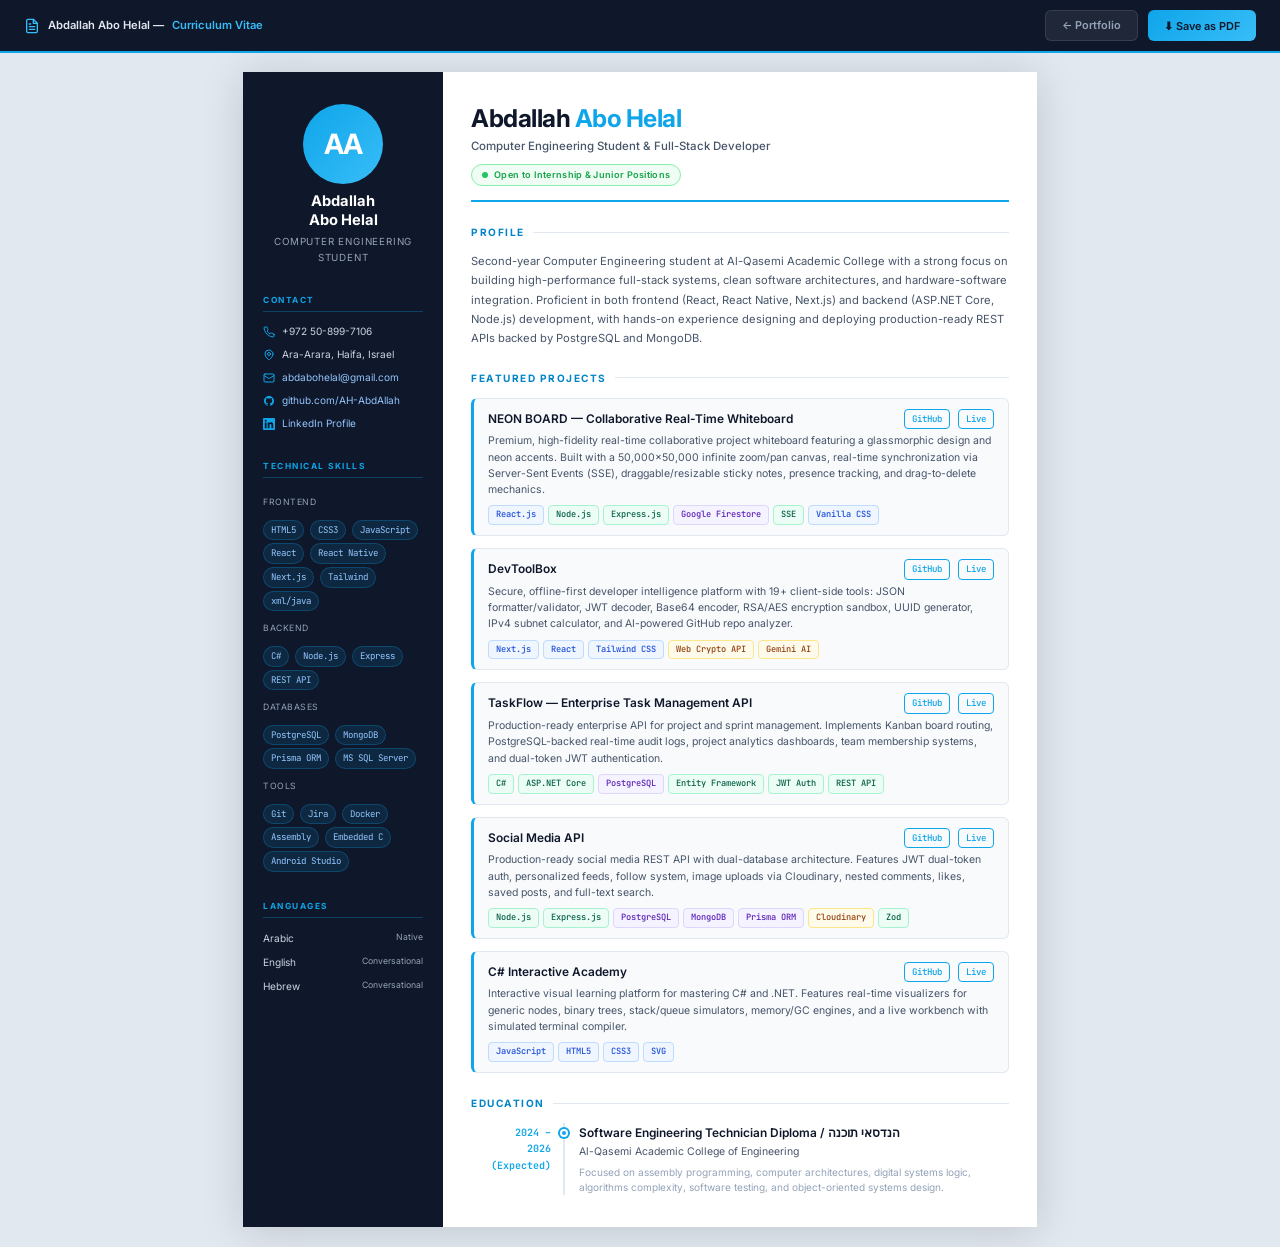
==== commit 79b16d39: "Remove ChronoDiff project and tidy HTML/CSS Remove the ChronoDiff project from the portfolio and dat" ====
--- a/cv.html
+++ b/cv.html
@@ -1,16 +1,22 @@
 <!DOCTYPE html>
 <html lang="en">
+
 <head>
   <meta charset="UTF-8" />
   <meta name="viewport" content="width=device-width, initial-scale=1.0" />
   <title>Abdallah Abo Helal — CV</title>
-  <link rel="icon" href="data:image/svg+xml,<svg xmlns=%22http://www.w3.org/2000/svg%22 viewBox=%220 0 100 100%22><text y=%22.9em%22 font-size=%2290%22>💻</text></svg>">
+  <link rel="icon"
+    href="data:image/svg+xml,<svg xmlns=%22http://www.w3.org/2000/svg%22 viewBox=%220 0 100 100%22><text y=%22.9em%22 font-size=%2290%22>💻</text></svg>">
   <link rel="preconnect" href="https://fonts.googleapis.com" />
   <link rel="preconnect" href="https://fonts.gstatic.com" crossorigin />
-  <link href="https://fonts.googleapis.com/css2?family=Inter:wght@300;400;500;600;700&family=JetBrains+Mono:wght@400;500&display=swap" rel="stylesheet" />
+  <link
+    href="https://fonts.googleapis.com/css2?family=Inter:wght@300;400;500;600;700&family=JetBrains+Mono:wght@400;500&display=swap"
+    rel="stylesheet" />
   <style>
     /* ========== RESET & BASE ========== */
-    *, *::before, *::after {
+    *,
+    *::before,
+    *::after {
       box-sizing: border-box;
       margin: 0;
       padding: 0;
@@ -48,7 +54,7 @@
       min-height: 297mm;
       margin: 20px auto;
       background: var(--bg);
-      box-shadow: 0 4px 40px rgba(0,0,0,0.15);
+      box-shadow: 0 4px 40px rgba(0, 0, 0, 0.15);
       display: grid;
       grid-template-columns: 200px 1fr;
     }
@@ -108,7 +114,7 @@
       letter-spacing: 1.5px;
       color: var(--accent);
       font-weight: 700;
-      border-bottom: 1px solid rgba(14,165,233,0.3);
+      border-bottom: 1px solid rgba(14, 165, 233, 0.3);
       padding-bottom: 4px;
       margin-bottom: 4px;
     }
@@ -151,8 +157,8 @@
 
     .skill-pill {
       display: inline-block;
-      background: rgba(14,165,233,0.12);
-      border: 1px solid rgba(14,165,233,0.25);
+      background: rgba(14, 165, 233, 0.12);
+      border: 1px solid rgba(14, 165, 233, 0.25);
       color: #93c5fd;
       font-size: 0.65rem;
       padding: 2px 7px;
@@ -468,22 +474,24 @@
 
     .toolbar-btn-primary:hover {
       transform: translateY(-1px);
-      box-shadow: 0 4px 12px rgba(14,165,233,0.4);
+      box-shadow: 0 4px 12px rgba(14, 165, 233, 0.4);
     }
 
     .toolbar-btn-ghost {
-      background: rgba(255,255,255,0.07);
+      background: rgba(255, 255, 255, 0.07);
       color: #94a3b8;
-      border: 1px solid rgba(255,255,255,0.1);
+      border: 1px solid rgba(255, 255, 255, 0.1);
     }
 
     .toolbar-btn-ghost:hover {
-      background: rgba(255,255,255,0.12);
+      background: rgba(255, 255, 255, 0.12);
       color: #e2e8f0;
     }
 
     /* Push page down to avoid toolbar overlap */
-    body { padding-top: 52px; }
+    body {
+      padding-top: 52px;
+    }
 
     /* ========== PRINT ========== */
     @media print {
@@ -503,7 +511,9 @@
         display: none;
       }
 
-      body { padding-top: 0; }
+      body {
+        padding-top: 0;
+      }
 
       .project-link {
         color: #0284c7 !important;
@@ -516,11 +526,19 @@
     }
   </style>
 </head>
+
 <body>
   <!-- ======== PRINT TOOLBAR (hidden on print) ======== -->
   <div class="print-toolbar">
     <div class="print-toolbar-brand">
-      <svg width="16" height="16" viewBox="0 0 24 24" fill="none" stroke="#38bdf8" stroke-width="2" stroke-linecap="round" stroke-linejoin="round"><path d="M14 2H6a2 2 0 0 0-2 2v16a2 2 0 0 0 2 2h12a2 2 0 0 0 2-2V8z"/><polyline points="14 2 14 8 20 8"/><line x1="16" y1="13" x2="8" y2="13"/><line x1="16" y1="17" x2="8" y2="17"/><polyline points="10 9 9 9 8 9"/></svg>
+      <svg width="16" height="16" viewBox="0 0 24 24" fill="none" stroke="#38bdf8" stroke-width="2"
+        stroke-linecap="round" stroke-linejoin="round">
+        <path d="M14 2H6a2 2 0 0 0-2 2v16a2 2 0 0 0 2 2h12a2 2 0 0 0 2-2V8z" />
+        <polyline points="14 2 14 8 20 8" />
+        <line x1="16" y1="13" x2="8" y2="13" />
+        <line x1="16" y1="17" x2="8" y2="17" />
+        <polyline points="10 9 9 9 8 9" />
+      </svg>
       Abdallah Abo Helal — <span>Curriculum Vitae</span>
     </div>
     <div class="print-toolbar-actions">
@@ -549,27 +567,45 @@
         <div class="sidebar-label">Contact</div>
 
         <div class="sidebar-item">
-          <svg width="12" height="12" viewBox="0 0 24 24" fill="none" stroke="currentColor" stroke-width="2" stroke-linecap="round" stroke-linejoin="round"><path d="M22 16.92v3a2 2 0 0 1-2.18 2 19.79 19.79 0 0 1-8.63-3.07 19.5 19.5 0 0 1-6-6 19.79 19.79 0 0 1-3.07-8.67A2 2 0 0 1 4.11 2h3a2 2 0 0 1 2 1.72 12.84 12.84 0 0 0 .7 2.81 2 2 0 0 1-.45 2.11L8.09 9.91a16 16 0 0 0 6 6l1.27-1.27a2 2 0 0 1 2.11-.45 12.84 12.84 0 0 0 2.81.7A2 2 0 0 1 22 16.92z"/></svg>
-          <span>Available on Request</span>
+          <svg width="12" height="12" viewBox="0 0 24 24" fill="none" stroke="currentColor" stroke-width="2"
+            stroke-linecap="round" stroke-linejoin="round">
+            <path
+              d="M22 16.92v3a2 2 0 0 1-2.18 2 19.79 19.79 0 0 1-8.63-3.07 19.5 19.5 0 0 1-6-6 19.79 19.79 0 0 1-3.07-8.67A2 2 0 0 1 4.11 2h3a2 2 0 0 1 2 1.72 12.84 12.84 0 0 0 .7 2.81 2 2 0 0 1-.45 2.11L8.09 9.91a16 16 0 0 0 6 6l1.27-1.27a2 2 0 0 1 2.11-.45 12.84 12.84 0 0 0 2.81.7A2 2 0 0 1 22 16.92z" />
+          </svg>
+          <span>+972 50-899-7106</span>
         </div>
 
         <div class="sidebar-item">
-          <svg width="12" height="12" viewBox="0 0 24 24" fill="none" stroke="currentColor" stroke-width="2" stroke-linecap="round" stroke-linejoin="round"><path d="M20 10c0 6-8 12-8 12s-8-6-8-12a8 8 0 0 1 16 0Z"/><circle cx="12" cy="10" r="3"/></svg>
-          <span>Haifa, Israel</span>
+          <svg width="12" height="12" viewBox="0 0 24 24" fill="none" stroke="currentColor" stroke-width="2"
+            stroke-linecap="round" stroke-linejoin="round">
+            <path d="M20 10c0 6-8 12-8 12s-8-6-8-12a8 8 0 0 1 16 0Z" />
+            <circle cx="12" cy="10" r="3" />
+          </svg>
+          <span>Ara-Arara, Haifa, Israel</span>
         </div>
 
         <div class="sidebar-item">
-          <svg width="12" height="12" viewBox="0 0 24 24" fill="none" stroke="currentColor" stroke-width="2" stroke-linecap="round" stroke-linejoin="round"><rect width="20" height="16" x="2" y="4" rx="2"/><path d="m22 7-8.97 5.7a1.94 1.94 0 0 1-2.06 0L2 7"/></svg>
+          <svg width="12" height="12" viewBox="0 0 24 24" fill="none" stroke="currentColor" stroke-width="2"
+            stroke-linecap="round" stroke-linejoin="round">
+            <rect width="20" height="16" x="2" y="4" rx="2" />
+            <path d="m22 7-8.97 5.7a1.94 1.94 0 0 1-2.06 0L2 7" />
+          </svg>
           <a href="mailto:abdabohelal@gmail.com">abdabohelal@gmail.com</a>
         </div>
 
         <div class="sidebar-item">
-          <svg width="12" height="12" viewBox="0 0 24 24" fill="currentColor"><path d="M12 2C6.477 2 2 6.484 2 12.017c0 4.425 2.865 8.18 6.839 9.504.5.092.682-.217.682-.483 0-.237-.008-.868-.013-1.703-2.782.605-3.369-1.343-3.369-1.343-.454-1.158-1.11-1.466-1.11-1.466-.908-.62.069-.608.069-.608 1.003.07 1.531 1.032 1.531 1.032.892 1.53 2.341 1.088 2.91.832.092-.647.35-1.088.636-1.338-2.22-.253-4.555-1.113-4.555-4.951 0-1.093.39-1.988 1.029-2.688-.103-.253-.446-1.272.098-2.65 0 0 .84-.27 2.75 1.026A9.564 9.564 0 0 1 12 6.844a9.59 9.59 0 0 1 2.504.337c1.909-1.296 2.747-1.027 2.747-1.027.546 1.379.202 2.398.1 2.651.64.7 1.028 1.595 1.028 2.688 0 3.848-2.339 4.695-4.566 4.943.359.309.678.92.678 1.855 0 1.338-.012 2.419-.012 2.747 0 .268.18.58.688.482A10.02 10.02 0 0 0 22 12.017C22 6.484 17.522 2 12 2Z"/></svg>
+          <svg width="12" height="12" viewBox="0 0 24 24" fill="currentColor">
+            <path
+              d="M12 2C6.477 2 2 6.484 2 12.017c0 4.425 2.865 8.18 6.839 9.504.5.092.682-.217.682-.483 0-.237-.008-.868-.013-1.703-2.782.605-3.369-1.343-3.369-1.343-.454-1.158-1.11-1.466-1.11-1.466-.908-.62.069-.608.069-.608 1.003.07 1.531 1.032 1.531 1.032.892 1.53 2.341 1.088 2.91.832.092-.647.35-1.088.636-1.338-2.22-.253-4.555-1.113-4.555-4.951 0-1.093.39-1.988 1.029-2.688-.103-.253-.446-1.272.098-2.65 0 0 .84-.27 2.75 1.026A9.564 9.564 0 0 1 12 6.844a9.59 9.59 0 0 1 2.504.337c1.909-1.296 2.747-1.027 2.747-1.027.546 1.379.202 2.398.1 2.651.64.7 1.028 1.595 1.028 2.688 0 3.848-2.339 4.695-4.566 4.943.359.309.678.92.678 1.855 0 1.338-.012 2.419-.012 2.747 0 .268.18.58.688.482A10.02 10.02 0 0 0 22 12.017C22 6.484 17.522 2 12 2Z" />
+          </svg>
           <a href="https://github.com/AH-AbdAllah" target="_blank">github.com/AH-AbdAllah</a>
         </div>
 
         <div class="sidebar-item">
-          <svg width="12" height="12" viewBox="0 0 24 24" fill="currentColor"><path d="M20.447 20.452h-3.554v-5.569c0-1.328-.027-3.037-1.852-3.037-1.853 0-2.136 1.445-2.136 2.939v5.667H9.351V9h3.414v1.561h.046c.477-.9 1.637-1.85 3.37-1.85 3.601 0 4.267 2.37 4.267 5.455v6.286zM5.337 7.433a2.062 2.062 0 0 1-2.063-2.065 2.064 2.064 0 1 1 2.063 2.065zm1.782 13.019H3.555V9h3.564v11.452zM22.225 0H1.771C.792 0 0 .774 0 1.729v20.542C0 23.227.792 24 1.771 24h20.451C23.2 24 24 23.227 24 22.271V1.729C24 .774 23.2 0 22.222 0h.003z"/></svg>
+          <svg width="12" height="12" viewBox="0 0 24 24" fill="currentColor">
+            <path
+              d="M20.447 20.452h-3.554v-5.569c0-1.328-.027-3.037-1.852-3.037-1.853 0-2.136 1.445-2.136 2.939v5.667H9.351V9h3.414v1.561h.046c.477-.9 1.637-1.85 3.37-1.85 3.601 0 4.267 2.37 4.267 5.455v6.286zM5.337 7.433a2.062 2.062 0 0 1-2.063-2.065 2.064 2.064 0 1 1 2.063 2.065zm1.782 13.019H3.555V9h3.564v11.452zM22.225 0H1.771C.792 0 0 .774 0 1.729v20.542C0 23.227.792 24 1.771 24h20.451C23.2 24 24 23.227 24 22.271V1.729C24 .774 23.2 0 22.222 0h.003z" />
+          </svg>
           <a href="https://www.linkedin.com/in/abd-allah-abo-helal-a6677434a/" target="_blank">LinkedIn Profile</a>
         </div>
       </div>
@@ -591,7 +627,7 @@
           </div>
           <div class="skill-group-label">Backend</div>
           <div>
-            <span class="skill-pill">C#</span> 
+            <span class="skill-pill">C#</span>
             <span class="skill-pill">Node.js</span>
             <span class="skill-pill">Express</span>
             <span class="skill-pill">REST API</span>
@@ -601,7 +637,7 @@
             <span class="skill-pill">PostgreSQL</span>
             <span class="skill-pill">MongoDB</span>
             <span class="skill-pill">Prisma ORM</span>
-            <span class="skill-pill">MS SQL Server</span>           
+            <span class="skill-pill">MS SQL Server</span>
           </div>
           <div class="skill-group-label">Tools</div>
           <div>
@@ -611,7 +647,7 @@
             <span class="skill-pill">Assembly</span>
             <span class="skill-pill">Embedded C</span>
             <span class="skill-pill">Android Studio</span>
-            
+
           </div>
         </div>
       </div>
@@ -649,7 +685,10 @@
       <div class="cv-section">
         <div class="cv-section-title">Profile</div>
         <p class="about-text">
-          Second-year Computer Engineering student at Al-Qasemi Academic College with a strong focus on building high-performance full-stack systems, clean software architectures, and hardware-software integration. Proficient in both frontend (React, React Native, Next.js) and backend (ASP.NET Core, Node.js) development, with hands-on experience designing and deploying production-ready REST APIs backed by PostgreSQL and MongoDB.
+          Second-year Computer Engineering student at Al-Qasemi Academic College with a strong focus on building
+          high-performance full-stack systems, clean software architectures, and hardware-software integration.
+          Proficient in both frontend (React, React Native, Next.js) and backend (ASP.NET Core, Node.js) development,
+          with hands-on experience designing and deploying production-ready REST APIs backed by PostgreSQL and MongoDB.
         </p>
       </div>
 
@@ -666,9 +705,14 @@
                 <a class="project-link" href="https://neon-board.onrender.com/" target="_blank">Live</a>
               </div>
             </div>
-            <p class="project-desc">Premium, high-fidelity real-time collaborative project whiteboard featuring a glassmorphic design and neon accents. Built with a 50,000x50,000 infinite zoom/pan canvas, real-time synchronization via Server-Sent Events (SSE), draggable/resizable sticky notes, presence tracking, and drag-to-delete mechanics.</p>
+            <p class="project-desc">Premium, high-fidelity real-time collaborative project whiteboard featuring a
+              glassmorphic design and neon accents. Built with a 50,000x50,000 infinite zoom/pan canvas, real-time
+              synchronization via Server-Sent Events (SSE), draggable/resizable sticky notes, presence tracking, and
+              drag-to-delete mechanics.</p>
             <div class="project-tags">
-              <span class="tag tag-frontend">React.js</span><span class="tag tag-backend">Node.js</span><span class="tag tag-backend">Express.js</span><span class="tag tag-db">Google Firestore</span><span class="tag tag-backend">SSE</span><span class="tag tag-frontend">Vanilla CSS</span>
+              <span class="tag tag-frontend">React.js</span><span class="tag tag-backend">Node.js</span><span
+                class="tag tag-backend">Express.js</span><span class="tag tag-db">Google Firestore</span><span
+                class="tag tag-backend">SSE</span><span class="tag tag-frontend">Vanilla CSS</span>
             </div>
           </div>
 
@@ -680,9 +724,13 @@
                 <a class="project-link" href="https://dev-tool-box-chi.vercel.app" target="_blank">Live</a>
               </div>
             </div>
-            <p class="project-desc">Secure, offline-first developer intelligence platform with 19+ client-side tools: JSON formatter/validator, JWT decoder, Base64 encoder, RSA/AES encryption sandbox, UUID generator, IPv4 subnet calculator, and AI-powered GitHub repo analyzer.</p>
+            <p class="project-desc">Secure, offline-first developer intelligence platform with 19+ client-side tools:
+              JSON formatter/validator, JWT decoder, Base64 encoder, RSA/AES encryption sandbox, UUID generator, IPv4
+              subnet calculator, and AI-powered GitHub repo analyzer.</p>
             <div class="project-tags">
-              <span class="tag tag-frontend">Next.js</span><span class="tag tag-frontend">React</span><span class="tag tag-frontend">Tailwind CSS</span><span class="tag tag-tool">Web Crypto API</span><span class="tag tag-tool">Gemini AI</span>
+              <span class="tag tag-frontend">Next.js</span><span class="tag tag-frontend">React</span><span
+                class="tag tag-frontend">Tailwind CSS</span><span class="tag tag-tool">Web Crypto API</span><span
+                class="tag tag-tool">Gemini AI</span>
             </div>
           </div>
 
@@ -690,13 +738,18 @@
             <div class="project-header">
               <div class="project-name">TaskFlow — Enterprise Task Management API</div>
               <div class="project-links">
-                <a class="project-link" href="https://github.com/AH-AbdAllah/Task-Management-Enterprise-API" target="_blank">GitHub</a>
+                <a class="project-link" href="https://github.com/AH-AbdAllah/Task-Management-Enterprise-API"
+                  target="_blank">GitHub</a>
                 <a class="project-link" href="https://task-management-api-xxiu.onrender.com" target="_blank">Live</a>
               </div>
             </div>
-            <p class="project-desc">Production-ready enterprise API for project and sprint management. Implements Kanban board routing, PostgreSQL-backed real-time audit logs, project analytics dashboards, team membership systems, and dual-token JWT authentication.</p>
+            <p class="project-desc">Production-ready enterprise API for project and sprint management. Implements Kanban
+              board routing, PostgreSQL-backed real-time audit logs, project analytics dashboards, team membership
+              systems, and dual-token JWT authentication.</p>
             <div class="project-tags">
-              <span class="tag tag-backend">C#</span><span class="tag tag-backend">ASP.NET Core</span><span class="tag tag-db">PostgreSQL</span><span class="tag tag-backend">Entity Framework</span><span class="tag tag-backend">JWT Auth</span><span class="tag tag-backend">REST API</span>
+              <span class="tag tag-backend">C#</span><span class="tag tag-backend">ASP.NET Core</span><span
+                class="tag tag-db">PostgreSQL</span><span class="tag tag-backend">Entity Framework</span><span
+                class="tag tag-backend">JWT Auth</span><span class="tag tag-backend">REST API</span>
             </div>
           </div>
 
@@ -704,13 +757,19 @@
             <div class="project-header">
               <div class="project-name">Social Media API</div>
               <div class="project-links">
-                <a class="project-link" href="https://github.com/AH-AbdAllah/Social-Media-API" target="_blank">GitHub</a>
+                <a class="project-link" href="https://github.com/AH-AbdAllah/Social-Media-API"
+                  target="_blank">GitHub</a>
                 <a class="project-link" href="https://social-media-api-t4ky.onrender.com" target="_blank">Live</a>
               </div>
             </div>
-            <p class="project-desc">Production-ready social media REST API with dual-database architecture. Features JWT dual-token auth, personalized feeds, follow system, image uploads via Cloudinary, nested comments, likes, saved posts, and full-text search.</p>
+            <p class="project-desc">Production-ready social media REST API with dual-database architecture. Features JWT
+              dual-token auth, personalized feeds, follow system, image uploads via Cloudinary, nested comments, likes,
+              saved posts, and full-text search.</p>
             <div class="project-tags">
-              <span class="tag tag-backend">Node.js</span><span class="tag tag-backend">Express.js</span><span class="tag tag-db">PostgreSQL</span><span class="tag tag-db">MongoDB</span><span class="tag tag-db">Prisma ORM</span><span class="tag tag-tool">Cloudinary</span><span class="tag tag-backend">Zod</span>
+              <span class="tag tag-backend">Node.js</span><span class="tag tag-backend">Express.js</span><span
+                class="tag tag-db">PostgreSQL</span><span class="tag tag-db">MongoDB</span><span
+                class="tag tag-db">Prisma ORM</span><span class="tag tag-tool">Cloudinary</span><span
+                class="tag tag-backend">Zod</span>
             </div>
           </div>
 
@@ -722,22 +781,12 @@
                 <a class="project-link" href="https://csharp-five.vercel.app/" target="_blank">Live</a>
               </div>
             </div>
-            <p class="project-desc">Interactive visual learning platform for mastering C# and .NET. Features real-time visualizers for generic nodes, binary trees, stack/queue simulators, memory/GC engines, and a live workbench with simulated terminal compiler.</p>
+            <p class="project-desc">Interactive visual learning platform for mastering C# and .NET. Features real-time
+              visualizers for generic nodes, binary trees, stack/queue simulators, memory/GC engines, and a live
+              workbench with simulated terminal compiler.</p>
             <div class="project-tags">
-              <span class="tag tag-frontend">JavaScript</span><span class="tag tag-frontend">HTML5</span><span class="tag tag-frontend">CSS3</span><span class="tag tag-frontend">SVG</span>
-            </div>
-          </div>
-
-          <div class="project-item">
-            <div class="project-header">
-              <div class="project-name">ChronoDiff — Git Explorer</div>
-              <div class="project-links">
-                <a class="project-link" href="https://github.com/AH-AbdAllah/ChronoDiff" target="_blank">GitHub</a>
-              </div>
-            </div>
-            <p class="project-desc">Lightweight vanilla-JS git diff renderer and directory timeline comparator. Provides high-performance parsing of git modifications and side-by-side directory diff comparisons with zero dependencies.</p>
-            <div class="project-tags">
-              <span class="tag tag-frontend">JavaScript</span><span class="tag tag-frontend">HTML5</span><span class="tag tag-frontend">CSS3</span><span class="tag tag-tool">Git API</span>
+              <span class="tag tag-frontend">JavaScript</span><span class="tag tag-frontend">HTML5</span><span
+                class="tag tag-frontend">CSS3</span><span class="tag tag-frontend">SVG</span>
             </div>
           </div>
 
@@ -750,9 +799,10 @@
         <div class="edu-item">
           <div class="edu-year">2024 –<br>2026<br>(Expected)</div>
           <div class="edu-content">
-            <div class="edu-degree">Software Engineering Technician Diploma /  הנדסאי תוכנה</div>
+            <div class="edu-degree">Software Engineering Technician Diploma / הנדסאי תוכנה</div>
             <div class="edu-school">Al-Qasemi Academic College of Engineering</div>
-            <div class="edu-desc">Focused on assembly programming, computer architectures, digital systems logic, algorithms complexity, software testing, and object-oriented systems design.</div>
+            <div class="edu-desc">Focused on assembly programming, computer architectures, digital systems logic,
+              algorithms complexity, software testing, and object-oriented systems design.</div>
           </div>
         </div>
 
@@ -771,4 +821,5 @@
     });
   </script>
 </body>
-</html>
+
+</html>
